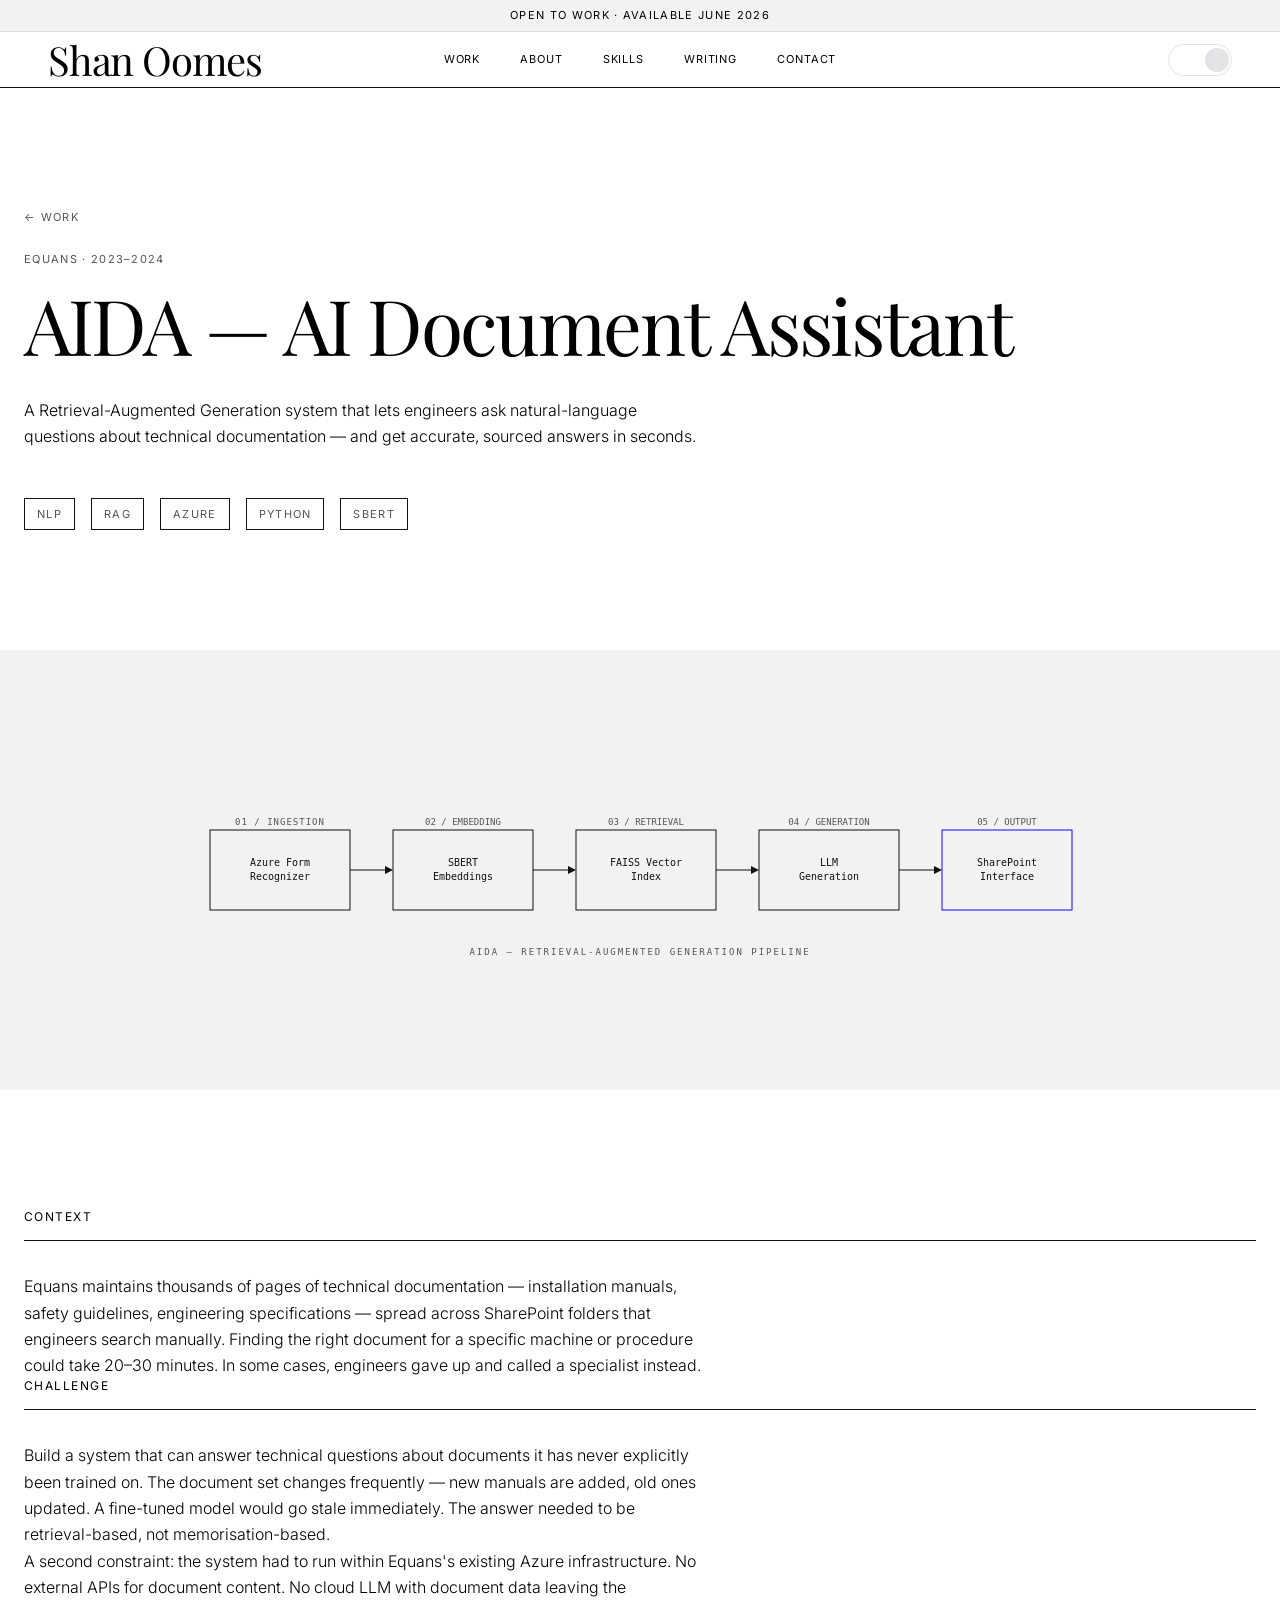
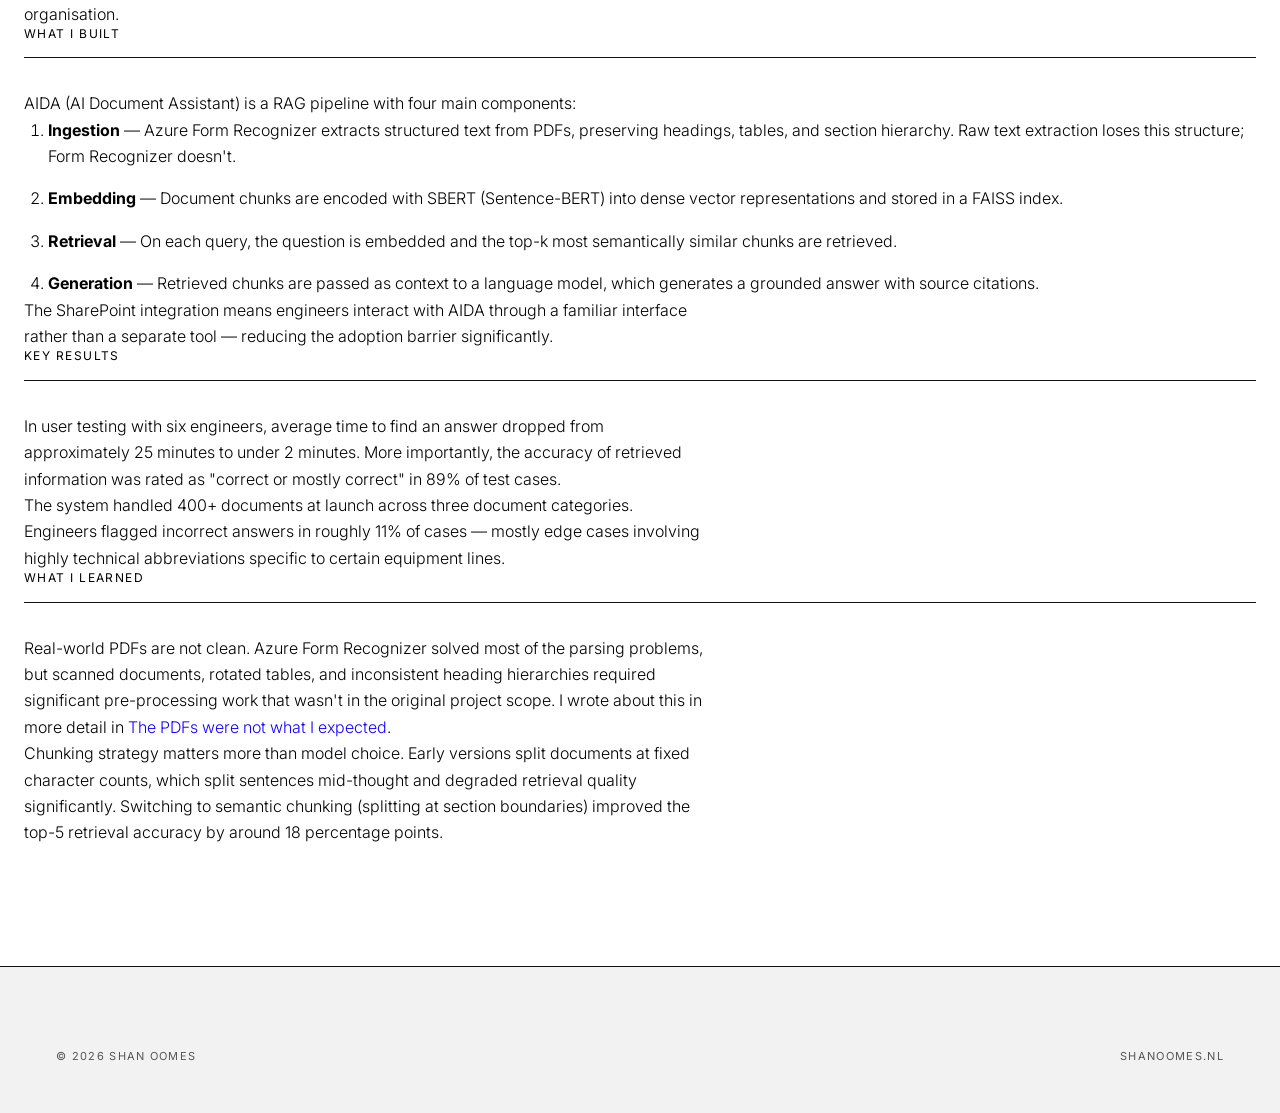
==== aida.html @ 13c9d859 "The good changes" ====
<!DOCTYPE html>
<html lang="en">
<head>
  <meta charset="UTF-8" />
  <meta name="viewport" content="width=device-width, initial-scale=1.0" />
  <title>AIDA — AI Document Assistant · Shan Oomes</title>
  <meta name="description" content="AIDA: a Retrieval-Augmented Generation system for engineering documentation, built at Equans." />
  <script>
    (function () {
      try {
        var t = localStorage.getItem('theme');
        if (t === 'dark' || (!t && window.matchMedia('(prefers-color-scheme: dark)').matches)) {
          document.documentElement.setAttribute('data-theme', 'dark');
        }
      } catch (_) {}
    })();
  </script>
  <link rel="preconnect" href="https://fonts.googleapis.com" />
  <link rel="preconnect" href="https://fonts.gstatic.com" crossorigin />
  <link href="https://fonts.googleapis.com/css2?family=Playfair+Display:wght@300;400&family=Inter:wght@300;400;500&family=IBM+Plex+Mono:wght@400&display=swap" rel="stylesheet" />
  <link rel="stylesheet" href="design-tokens.css" />
  <link rel="stylesheet" href="main.css" />
</head>
<body>

  <div class="announcement-bar">
    <span>Open to work&nbsp;·&nbsp;Available June 2026</span>
  </div>

  <header class="navbar">
    <div class="navbar__inner container">
      <a href="index.html" class="navbar__logo">Shan Oomes</a>
      <nav class="navbar__links" aria-label="Primary navigation">
        <a href="index.html#work"    class="navbar__link">Work</a>
        <a href="index.html#about"   class="navbar__link">About</a>
        <a href="index.html#skills"  class="navbar__link">Skills</a>
        <a href="index.html#writing" class="navbar__link">Writing</a>
        <a href="index.html#contact" class="navbar__link">Contact</a>
      </nav>
      <button class="theme-toggle" aria-pressed="false" aria-label="Switch to dark mode" type="button">
        <span class="theme-toggle__track">
          <span class="theme-toggle__circle theme-toggle__circle--a"></span>
          <span class="theme-toggle__circle theme-toggle__circle--b"></span>
        </span>
      </button>
      <button class="navbar__hamburger" aria-label="Open navigation menu" aria-expanded="false" type="button">
        <span class="navbar__hamburger-bar"></span>
        <span class="navbar__hamburger-bar"></span>
        <span class="navbar__hamburger-bar"></span>
      </button>
    </div>
  </header>

  <div class="navbar__mobile-menu" aria-hidden="true">
    <nav>
      <a href="index.html#work"    class="navbar__mobile-link">Work</a>
      <a href="index.html#about"   class="navbar__mobile-link">About</a>
      <a href="index.html#skills"  class="navbar__mobile-link">Skills</a>
      <a href="index.html#writing" class="navbar__mobile-link">Writing</a>
      <a href="index.html#contact" class="navbar__mobile-link">Contact</a>
    </nav>
  </div>

  <!-- PROJECT HEADER -->
  <section class="project-header section">
    <div class="container">
      <p class="caption" style="margin-bottom: var(--space-3);">
        <a href="index.html#work" style="color: var(--color-text-muted);">← Work</a>
      </p>
      <p class="caption" style="color: var(--color-text-muted); margin-bottom: var(--space-2);">Equans · 2023–2024</p>
      <h1 style="margin-bottom: var(--space-4);">AIDA — AI Document Assistant</h1>
      <p style="max-width: var(--max-width-text); margin-bottom: var(--space-6);">
        A Retrieval-Augmented Generation system that lets engineers ask natural-language questions about
        technical documentation — and get accurate, sourced answers in seconds.
      </p>
      <div style="display: flex; gap: var(--space-2); flex-wrap: wrap;">
        <span class="caption" style="border: var(--border); padding: 6px 12px;">NLP</span>
        <span class="caption" style="border: var(--border); padding: 6px 12px;">RAG</span>
        <span class="caption" style="border: var(--border); padding: 6px 12px;">Azure</span>
        <span class="caption" style="border: var(--border); padding: 6px 12px;">Python</span>
        <span class="caption" style="border: var(--border); padding: 6px 12px;">SBERT</span>
      </div>
    </div>
  </section>

  <hr class="divider" />

  <!-- DIAGRAM -->
  <section class="section section--secondary">
    <div class="container">
      <img src="assets/aida-diagram.svg" alt="AIDA system architecture diagram" style="width: 100%; max-width: 900px; margin-inline: auto; display: block;" loading="lazy" />
    </div>
  </section>

  <hr class="divider" />

  <!-- CONTENT -->
  <section class="section">
    <div class="container">
      <div class="project-module">

        <div class="project-module__block fade-up">
          <h2>Context</h2>
          <p>
            Equans maintains thousands of pages of technical documentation — installation manuals,
            safety guidelines, engineering specifications — spread across SharePoint folders that
            engineers search manually. Finding the right document for a specific machine or procedure
            could take 20–30 minutes. In some cases, engineers gave up and called a specialist instead.
          </p>
        </div>

        <div class="project-module__block fade-up">
          <h2>Challenge</h2>
          <p>
            Build a system that can answer technical questions about documents it has never explicitly
            been trained on. The document set changes frequently — new manuals are added, old ones
            updated. A fine-tuned model would go stale immediately. The answer needed to be
            retrieval-based, not memorisation-based.
          </p>
          <p>
            A second constraint: the system had to run within Equans's existing Azure infrastructure.
            No external APIs for document content. No cloud LLM with document data leaving the
            organisation.
          </p>
        </div>

        <div class="project-module__block fade-up">
          <h2>What I built</h2>
          <p>
            AIDA (AI Document Assistant) is a RAG pipeline with four main components:
          </p>
          <ol style="padding-left: var(--space-3); line-height: var(--leading-body);">
            <li style="margin-bottom: var(--space-2);"><strong>Ingestion</strong> — Azure Form Recognizer extracts structured text from PDFs, preserving headings, tables, and section hierarchy. Raw text extraction loses this structure; Form Recognizer doesn't.</li>
            <li style="margin-bottom: var(--space-2);"><strong>Embedding</strong> — Document chunks are encoded with SBERT (Sentence-BERT) into dense vector representations and stored in a FAISS index.</li>
            <li style="margin-bottom: var(--space-2);"><strong>Retrieval</strong> — On each query, the question is embedded and the top-k most semantically similar chunks are retrieved.</li>
            <li><strong>Generation</strong> — Retrieved chunks are passed as context to a language model, which generates a grounded answer with source citations.</li>
          </ol>
          <p>
            The SharePoint integration means engineers interact with AIDA through a familiar interface
            rather than a separate tool — reducing the adoption barrier significantly.
          </p>
        </div>

        <div class="project-module__block fade-up">
          <h2>Key results</h2>
          <p>
            In user testing with six engineers, average time to find an answer dropped from approximately
            25 minutes to under 2 minutes. More importantly, the accuracy of retrieved information was
            rated as "correct or mostly correct" in 89% of test cases.
          </p>
          <p>
            The system handled 400+ documents at launch across three document categories. Engineers
            flagged incorrect answers in roughly 11% of cases — mostly edge cases involving highly
            technical abbreviations specific to certain equipment lines.
          </p>
        </div>

        <div class="project-module__block fade-up">
          <h2>What I learned</h2>
          <p>
            Real-world PDFs are not clean. Azure Form Recognizer solved most of the parsing
            problems, but scanned documents, rotated tables, and inconsistent heading hierarchies
            required significant pre-processing work that wasn't in the original project scope.
            I wrote about this in more detail in <a href="post-pdf.html">The PDFs were not what I expected</a>.
          </p>
          <p>
            Chunking strategy matters more than model choice. Early versions split documents at fixed
            character counts, which split sentences mid-thought and degraded retrieval quality
            significantly. Switching to semantic chunking (splitting at section boundaries) improved
            the top-5 retrieval accuracy by around 18 percentage points.
          </p>
        </div>

      </div>
    </div>
  </section>

  <hr class="divider" />

  <footer class="footer">
    <div class="container footer__inner">
      <span class="footer__copy caption">© 2026 Shan Oomes</span>
      <span class="footer__domain caption">shanoomes.nl</span>
    </div>
  </footer>

  <script src="main.js"></script>
</body>
</html>
---- design-tokens.css ----
/* ============================================================
   DESIGN TOKENS — Shan Oomes Portfolio
   Inspired by: Off-White™ (off---white.com)
   Aesthetic: Luxury editorial minimalism

   HOW TO USE:
   Import this file first in your main stylesheet.
   Reference tokens via var(--token-name).
   Do not hard-code any colour, size, or spacing value
   that has a token defined here.
   ============================================================ */

:root {

  /* ----------------------------------------------------------
     COLOURS
  ---------------------------------------------------------- */

  /* Core palette */
  --color-white:        #FFFFFF;
  --color-off-white:    #F2F2F2;  /* secondary section backgrounds */
  --color-black:        #000000;
  --color-near-black:   #111111;  /* borders, dividers */
  --color-muted:        #555555;  /* captions, metadata, dates */

  /* Accent — used ONLY for interactive elements */
  --color-accent:       #1400FF;  /* links, active nav, hover labels */
  --color-accent-red:   #FF2000;  /* "open to work" badge, use sparingly */

  /* Semantic aliases */
  --color-bg:           var(--color-white);
  --color-bg-secondary: var(--color-off-white);
  --color-text:         var(--color-black);
  --color-text-muted:   var(--color-muted);
  --color-border:       var(--color-near-black);
  --color-link:         var(--color-accent);
  --color-link-hover:   var(--color-black);


  /* ----------------------------------------------------------
     TYPOGRAPHY
  ---------------------------------------------------------- */

  /* Font families */
  --font-serif:   'Playfair Display', 'Times New Roman', Georgia, serif;
  --font-sans:    'Inter', 'Helvetica Neue', Arial, sans-serif;
  --font-mono:    'IBM Plex Mono', 'Courier New', monospace;

  /* Font sizes — fluid where possible */
  --text-logo:    clamp(24px, 3.5vw, 40px);
  --text-h1:      clamp(40px, 6vw, 80px);
  --text-h2:      12px;   /* section labels — always small, always uppercase */
  --text-h3:      clamp(18px, 2vw, 24px);
  --text-body:    16px;
  --text-sm:      14px;
  --text-xs:      11px;   /* captions, buttons, nav links */

  /* Font weights */
  --weight-light:   300;
  --weight-regular: 400;
  --weight-medium:  500;

  /* Letter spacing */
  --tracking-tight:  -0.03em;
  --tracking-normal:  0;
  --tracking-label:   0.12em;  /* for uppercase labels, H2, captions */
  --tracking-nav:     0.08em;  /* nav links */
  --tracking-button:  0.10em;  /* CTA buttons */

  /* Line heights */
  --leading-tight:  1.05;
  --leading-snug:   1.2;
  --leading-normal: 1.5;
  --leading-body:   1.65;


  /* ----------------------------------------------------------
     SPACING  (8px grid)
  ---------------------------------------------------------- */

  --space-1:   8px;
  --space-2:  16px;
  --space-3:  24px;
  --space-4:  32px;
  --space-5:  40px;
  --space-6:  48px;
  --space-8:  64px;
  --space-10: 80px;
  --space-12: 96px;
  --space-15: 120px;
  --space-20: 160px;

  /* Semantic spacing aliases */
  --gap-xs:   var(--space-1);
  --gap-sm:   var(--space-2);
  --gap-md:   var(--space-3);
  --gap-lg:   var(--space-6);
  --gap-xl:   var(--space-10);
  --gap-xxl:  var(--space-15);

  --section-padding-y: var(--space-15);
  --content-padding-x: var(--space-3);


  /* ----------------------------------------------------------
     LAYOUT
  ---------------------------------------------------------- */

  /* Content column width chosen to match provided screenshots */
  --max-width-content: 1300px;
  --max-width-wide:    1440px;
  --max-width-text:     680px;

  --grid-columns:  12;
  --grid-gutter:   24px;

  /* Navbar */
  --navbar-height:      56px;
  --navbar-bg:          var(--color-white);
  --navbar-border:      1px solid var(--color-near-black);

  /* Announcement bar */
  --bar-height:         32px;
  --bar-bg:             var(--color-off-white);


  /* ----------------------------------------------------------
     BORDERS & SHAPES
  ---------------------------------------------------------- */

  --border-width:    1px;
  --border-color:    var(--color-near-black);
  --border:          var(--border-width) solid var(--border-color);
  --border-muted:    var(--border-width) solid #E0E0E0;

  /* No border-radius — ever. Square corners only. */
  --radius:          0px;


  /* ----------------------------------------------------------
     SHADOWS
  ---------------------------------------------------------- */

  --shadow-none:  none;


  /* ----------------------------------------------------------
     ANIMATION
  ---------------------------------------------------------- */

  --ease-default:  ease;
  --ease-out:      ease-out;
  --ease-in-out:   ease-in-out;

  --duration-fast:    100ms;
  --duration-base:    150ms;
  --duration-medium:  200ms;
  --duration-slow:    400ms;

  /* Transitions */
  --transition-color:     color var(--duration-base) var(--ease-default);
  --transition-bg:        background-color var(--duration-base) var(--ease-default);
  --transition-button:    color var(--duration-base) var(--ease-default),
                          background-color var(--duration-base) var(--ease-default),
                          border-color var(--duration-base) var(--ease-default);
  --transition-scale:     transform var(--duration-medium) var(--ease-out);
  --transition-fade-up:   opacity var(--duration-slow) var(--ease-out),
                          transform var(--duration-slow) var(--ease-out);


  /* ----------------------------------------------------------
     Z-INDEX SCALE
  ---------------------------------------------------------- */

  --z-base:     0;
  --z-above:    10;
  --z-overlay:  100;
  --z-nav:      200;
  --z-modal:    300;


  /* ----------------------------------------------------------
     IMAGE ASPECT RATIOS
  ---------------------------------------------------------- */

  --ratio-portrait:   3 / 4;
  --ratio-landscape:  16 / 9;
  --ratio-square:     1 / 1;

}


/* ============================================================
   DARK MODE OVERRIDES
   Applied via data-theme="dark" on <html>.
   Override only the semantic tokens — primitives stay put.
============================================================ */

[data-theme="dark"] {
  /* Palette overrides */
  --color-near-black:    #3A3A3A;   /* drives --border, --navbar-border automatically */

  /* Semantic overrides */
  --color-bg:            #0F0F0F;
  --color-bg-secondary:  #161616;
  --color-text:          #EEEEEE;
  --color-text-muted:    #888888;
  --color-link-hover:    #EEEEEE;

  /* Border shorthands that hardcode a color */
  --border-muted:        1px solid #1E1E1E;

  /* Component-level */
  --navbar-bg:           #0F0F0F;
  --bar-bg:              #161616;
}


/* ============================================================
   REDUCED MOTION OVERRIDE
   Always respect user preferences.
============================================================ */

@media (prefers-reduced-motion: reduce) {
  :root {
    --duration-fast:   0ms;
    --duration-base:   0ms;
    --duration-medium: 0ms;
    --duration-slow:   0ms;
  }
}


/* ============================================================
   GOOGLE FONTS IMPORT
   Add this to your <head> instead if you prefer link tags.
============================================================ */

/* @import url('https://fonts.googleapis.com/css2?family=Playfair+Display:wght@300;400&family=Inter:wght@300;400;500&family=IBM+Plex+Mono:wght@400&display=swap'); */


/* ============================================================
   BASE RESET & GLOBAL DEFAULTS
============================================================ */

*,
*::before,
*::after {
  box-sizing: border-box;
  margin: 0;
  padding: 0;
}

html {
  font-size: 16px;
  scroll-behavior: smooth;
  -webkit-text-size-adjust: 100%;
}

body {
  background-color: var(--color-bg);
  color: var(--color-text);
  font-family: var(--font-sans);
  font-size: var(--text-body);
  font-weight: var(--weight-light);
  line-height: var(--leading-body);
  -webkit-font-smoothing: antialiased;
  -moz-osx-font-smoothing: grayscale;
}

img,
video {
  display: block;
  max-width: 100%;
}

a {
  color: var(--color-link);
  text-decoration: none;
  transition: var(--transition-color);
}

a:hover {
  color: var(--color-link-hover);
}


/* ============================================================
   TYPOGRAPHY DEFAULTS
============================================================ */

h1 {
  font-family: var(--font-serif);
  font-size: var(--text-h1);
  font-weight: var(--weight-regular);
  letter-spacing: var(--tracking-tight);
  line-height: var(--leading-tight);
}

h2 {
  /* H2 is always a section label — small, uppercase, tracked */
  font-family: var(--font-sans);
  font-size: var(--text-h2);
  font-weight: var(--weight-regular);
  text-transform: uppercase;
  letter-spacing: var(--tracking-label);
  line-height: var(--leading-snug);
  border-bottom: var(--border);
  padding-bottom: var(--space-2);
  margin-bottom: var(--space-4);
}

h3 {
  font-family: var(--font-sans);
  font-size: var(--text-h3);
  font-weight: var(--weight-regular);
  letter-spacing: -0.01em;
  line-height: var(--leading-snug);
}

p {
  font-size: var(--text-body);
  font-weight: var(--weight-light);
  line-height: var(--leading-body);
  max-width: var(--max-width-text);
}

small,
.caption {
  font-size: var(--text-xs);
  font-weight: var(--weight-regular);
  text-transform: uppercase;
  letter-spacing: var(--tracking-label);
  color: var(--color-text-muted);
}

code,
pre {
  font-family: var(--font-mono);
  font-size: var(--text-sm);
}


/* ============================================================
   BUTTON DEFAULTS
============================================================ */

.btn {
  display: inline-block;
  padding: 12px var(--space-3);
  font-family: var(--font-sans);
  font-size: var(--text-xs);
  font-weight: var(--weight-regular);
  text-transform: uppercase;
  letter-spacing: var(--tracking-button);
  line-height: 1;
  cursor: pointer;
  border-radius: var(--radius);
  transition: var(--transition-button);
}

/* Primary: black fill */
.btn-primary {
  background-color: var(--color-black);
  color: var(--color-white);
  border: var(--border-width) solid var(--color-black);
}

.btn-primary:hover {
  background-color: var(--color-white);
  color: var(--color-black);
  border-color: var(--color-black);
}

/* Secondary: white fill with black border */
.btn-secondary {
  background-color: var(--color-white);
  color: var(--color-black);
  border: var(--border-width) solid var(--color-black);
}

.btn-secondary:hover {
  background-color: var(--color-black);
  color: var(--color-white);
  border-color: var(--color-black);
}

/* Image overlay button */
.btn-overlay {
  background-color: var(--color-white);
  color: var(--color-black);
  border: none;
  padding: 10px var(--space-2);
  font-family: var(--font-sans);
  font-size: var(--text-xs);
  font-weight: var(--weight-regular);
  text-transform: uppercase;
  letter-spacing: var(--tracking-button);
  line-height: 1;
  cursor: pointer;
  border-radius: var(--radius);
}


/* ============================================================
   LAYOUT UTILITIES
============================================================ */

.container {
  width: 100%;
  max-width: var(--max-width-content);
  margin-inline: auto;
  padding-inline: var(--space-3);
}

.container--wide {
  max-width: var(--max-width-wide);
}

.section {
  padding-block: var(--section-padding-y);
}

.section--secondary {
  background-color: var(--color-bg-secondary);
}

.divider {
  display: none;
}
---- main.css ----
/* ============================================================
   MAIN.CSS — Page styles for Shan Oomes Portfolio
   Always imported AFTER design-tokens.css
   All values use tokens from design-tokens.css — no hard-coding
============================================================ */


/* ----------------------------------------------------------
   ANNOUNCEMENT BAR
---------------------------------------------------------- */

.announcement-bar {
  height: var(--bar-height);
  background-color: var(--bar-bg);
  display: flex;
  align-items: center;
  justify-content: center;
  font-family: var(--font-sans);
  font-size: var(--text-xs);
  font-weight: var(--weight-regular);
  text-transform: uppercase;
  letter-spacing: var(--tracking-label);
  color: var(--color-text);
  border-bottom: var(--border-muted);
  overflow: hidden;
}



/* ----------------------------------------------------------
   NAVBAR
---------------------------------------------------------- */

.navbar {
  position: sticky;
  top: 0;
  z-index: var(--z-nav);
  height: var(--navbar-height);
  background-color: var(--navbar-bg);
  border-bottom: var(--navbar-border);
  display: flex;
  align-items: center;
  /* smaller left/right padding to match screenshots */
  padding-inline: var(--space-3);
  isolation: isolate;
}

.navbar__inner {
  display: flex;
  align-items: center;
  width: 100%;
  position: relative;
  padding-inline: var(--space-3);
  gap: var(--space-4);
}

.navbar__logo {
  font-family: var(--font-serif);
  font-size: var(--text-logo);
  font-weight: var(--weight-light);
  letter-spacing: var(--tracking-tight);
  color: var(--color-text);
  text-decoration: none;
  flex-shrink: 0;
  white-space: nowrap;
}

.navbar__logo:hover {
  color: var(--color-text);
}

.navbar__links {
  display: flex;
  gap: var(--space-5);
  list-style: none;
  margin: 0;
  padding: 0;
  position: absolute;
  left: 50%;
  transform: translateX(-50%);
}

.navbar__link {
  font-family: var(--font-sans);
  font-size: var(--text-xs);
  font-weight: var(--weight-regular);
  text-transform: uppercase;
  letter-spacing: var(--tracking-nav);
  color: var(--color-text);
  text-decoration: none;
  transition: var(--transition-color);
}

.navbar__link:hover,
.navbar__link[aria-current="page"] {
  color: var(--color-accent);
}

.navbar__icons {
  display: flex;
  gap: var(--space-2);
  align-items: center;
  flex-shrink: 0;
}

.navbar__icon-link {
  display: flex;
  align-items: center;
  color: var(--color-text);
  transition: var(--transition-color);
}

.navbar__icon-link:hover {
  color: var(--color-accent);
}

.navbar__icon-link svg {
  width: 20px;
  height: 20px;
  stroke: currentColor;
  fill: none;
  stroke-width: 1.5;
  stroke-linecap: round;
  stroke-linejoin: round;
}

/* Hamburger — mobile only */
.navbar__hamburger {
  display: none;
  flex-direction: column;
  justify-content: center;
  gap: 5px;
  background: none;
  border: none;
  cursor: pointer;
  padding: var(--space-1);
  flex-shrink: 0;
}

.navbar__hamburger span {
  display: block;
  width: 22px;
  height: 1.5px;
  background-color: var(--color-text);
  transition: transform var(--duration-base) var(--ease-default),
              opacity var(--duration-base) var(--ease-default);
}

/* Hamburger open state */
.navbar__hamburger.is-open span:nth-child(1) {
  transform: translateY(6.5px) rotate(45deg);
}
.navbar__hamburger.is-open span:nth-child(2) {
  opacity: 0;
}
.navbar__hamburger.is-open span:nth-child(3) {
  transform: translateY(-6.5px) rotate(-45deg);
}

/* Mobile nav overlay */
.navbar__mobile-menu {
  display: none;
  position: fixed;
  top: calc(var(--bar-height) + var(--navbar-height));
  left: 0;
  right: 0;
  background-color: var(--color-white);
  border-bottom: var(--border);
  padding: var(--space-4);
  z-index: var(--z-overlay);
}

.navbar__mobile-menu.is-open {
  display: block;
}

.navbar__mobile-links {
  list-style: none;
  padding: 0;
  margin: 0;
  display: flex;
  flex-direction: column;
  gap: var(--space-3);
}

.navbar__mobile-link {
  font-family: var(--font-sans);
  font-size: var(--text-h2);
  font-weight: var(--weight-regular);
  text-transform: uppercase;
  letter-spacing: var(--tracking-label);
  color: var(--color-text);
  text-decoration: none;
  transition: var(--transition-color);
}

.navbar__mobile-link:hover {
  color: var(--color-accent);
}


/* ----------------------------------------------------------
   HERO
---------------------------------------------------------- */

.hero {
  min-height: calc(100vh - var(--bar-height) - var(--navbar-height));
  display: flex;
  align-items: flex-end;
  padding: var(--space-15) var(--space-4) var(--space-10);
  border-bottom: none;
  background-color: var(--color-bg);
  position: relative;
  overflow: hidden;
}

/* Aurora gradient — animated light effect masked to top-right corner */
.hero__aurora {
  position: absolute;
  inset: -10px;
  z-index: 0;
  pointer-events: none;
  background-image:
    repeating-linear-gradient(
      100deg,
      rgba(255, 255, 255, 0.6) 0%,
      rgba(255, 255, 255, 0.6) 7%,
      transparent 10%,
      transparent 12%,
      rgba(255, 255, 255, 0.6) 16%
    ),
    repeating-linear-gradient(
      100deg,
      #3b82f6 10%,
      #a5b4fc 15%,
      #93c5fd 20%,
      #ddd6fe 25%,
      #60a5fa 30%
    );
  background-size: 300%, 200%;
  background-position: 50% 50%, 50% 50%;
  filter: blur(10px);
  opacity: 0.35;
  mask-image: radial-gradient(ellipse at 100% 0%, black 10%, transparent 70%);
  -webkit-mask-image: radial-gradient(ellipse at 100% 0%, black 10%, transparent 70%);
  animation: aurora 60s linear infinite;
  will-change: background-position;
}

.hero__aurora::after {
  content: '';
  position: absolute;
  inset: 0;
  background-image:
    repeating-linear-gradient(
      100deg,
      rgba(255, 255, 255, 0.6) 0%,
      rgba(255, 255, 255, 0.6) 7%,
      transparent 10%,
      transparent 12%,
      rgba(255, 255, 255, 0.6) 16%
    ),
    repeating-linear-gradient(
      100deg,
      #3b82f6 10%,
      #a5b4fc 15%,
      #93c5fd 20%,
      #ddd6fe 25%,
      #60a5fa 30%
    );
  background-size: 200%, 100%;
  background-position: 50% 50%, 50% 50%;
  mix-blend-mode: difference;
  animation: aurora 60s linear infinite;
}

@keyframes aurora {
  from { background-position: 50% 50%, 50% 50%; }
  to   { background-position: 350% 50%, 350% 50%; }
}

/* Scrolling grid — base layer (always visible, very subtle dark lines) */
.hero__grid-base {
  position: absolute;
  inset: 0;
  z-index: 0;
  pointer-events: none;
  background-image: url("data:image/svg+xml,%3Csvg xmlns='http://www.w3.org/2000/svg' width='40' height='40'%3E%3Cpath d='M 40 0 L 0 0 0 40' fill='none' stroke='%23111111' stroke-width='1' stroke-opacity='0.07'/%3E%3C/svg%3E");
  background-size: 40px 40px;
  animation: hero-grid-scroll 14s linear infinite;
}

/* Reveal layer — electric blue grid, masked to cursor spotlight */
.hero__grid-reveal {
  position: absolute;
  inset: 0;
  z-index: 0;
  pointer-events: none;
  background-image: url("data:image/svg+xml,%3Csvg xmlns='http://www.w3.org/2000/svg' width='40' height='40'%3E%3Cpath d='M 40 0 L 0 0 0 40' fill='none' stroke='%231400FF' stroke-width='1' stroke-opacity='0.5'/%3E%3C/svg%3E");
  background-size: 40px 40px;
  animation: hero-grid-scroll 14s linear infinite;
  -webkit-mask-image: radial-gradient(280px circle at var(--hero-mouse-x, -9999px) var(--hero-mouse-y, -9999px), black, transparent);
  mask-image:         radial-gradient(280px circle at var(--hero-mouse-x, -9999px) var(--hero-mouse-y, -9999px), black, transparent);
}

@keyframes hero-grid-scroll {
  from { background-position: 0 0; }
  to   { background-position: 40px 40px; }
}

/* Staggered entrance keyframes */
@keyframes hero-fade-up {
  from { opacity: 0; transform: translateY(20px); }
  to   { opacity: 1; transform: translateY(0); }
}

.hero__inner {
  width: 100%;
  max-width: var(--max-width-content);
  margin-inline: auto;
  position: relative;
  z-index: 1;
}

/* Constrain hero divider to content width */
.hero__inner {
  /* intentionally no border here; section dividers are handled under section titles */
}

.hero__label {
  font-family: var(--font-sans);
  font-size: var(--text-xs);
  font-weight: var(--weight-regular);
  text-transform: uppercase;
  letter-spacing: var(--tracking-label);
  color: var(--color-text-muted);
  margin-bottom: var(--space-3);
  animation: hero-fade-up 0.65s ease-out 0.15s both;
}

.hero__title {
  font-family: var(--font-serif);
  font-size: var(--text-h1);
  font-weight: var(--weight-regular);
  letter-spacing: var(--tracking-tight);
  line-height: var(--leading-tight);
  color: var(--color-text);
  margin: 0;
  max-width: 720px;
  animation: hero-fade-up 0.85s ease-out 0.35s both;
}

.hero__sub {
  margin-top: var(--space-5);
  font-family: var(--font-sans);
  font-size: var(--text-body);
  font-weight: var(--weight-light);
  color: var(--color-text-muted);
  line-height: var(--leading-normal);
  max-width: 520px;
  animation: hero-fade-up 0.70s ease-out 0.60s both;
}

.hero__cta {
  margin-top: var(--space-6);
  animation: hero-fade-up 0.65s ease-out 0.80s both;
}

/* Reduce motion — disable grid scroll + stagger */
@media (prefers-reduced-motion: reduce) {
  .hero__aurora,
  .hero__aurora::after { animation: none; }
  .hero__grid-base,
  .hero__grid-reveal { animation: none; }
  .hero__label,
  .hero__title,
  .hero__sub,
  .hero__cta { animation: none; opacity: 1; transform: none; }
}


/* ----------------------------------------------------------
   SECTION SHARED
---------------------------------------------------------- */

.section {
  padding-block: var(--section-padding-y);
  border-bottom: none;
}

.section__inner {
  max-width: var(--max-width-content);
  margin-inline: auto;
  padding-inline: var(--space-4);
}

.section__label {
  font-family: var(--font-sans);
  font-size: var(--text-xs);
  font-weight: var(--weight-regular);
  text-transform: uppercase;
  letter-spacing: var(--tracking-label);
  color: var(--color-text-muted);
  margin-bottom: var(--space-6);
}


/* ----------------------------------------------------------
   ABOUT SECTION
---------------------------------------------------------- */

.about {
  background-color: var(--color-off-white);
}

.about__grid {
  display: grid;
  grid-template-columns: 1fr 1.6fr;
  gap: var(--space-10);
  align-items: start;
}

.about__photo-wrap {
  position: sticky;
  top: calc(var(--bar-height) + var(--navbar-height) + var(--space-4));
  aspect-ratio: var(--ratio-square);
  overflow: hidden;
}

.about__photo {
  width: 100%;
  height: 100%;
  object-fit: cover;
  object-position: center top;
  display: block;
}

.about__content {
  display: flex;
  flex-direction: column;
  gap: var(--space-4);
}

.about__text {
  font-family: var(--font-sans);
  font-size: var(--text-body);
  font-weight: var(--weight-light);
  line-height: var(--leading-body);
  color: var(--color-text);
  max-width: var(--max-width-text);
}

.about__text + .about__text {
  margin-top: 0;
}


/* ----------------------------------------------------------
   WORK SECTION
---------------------------------------------------------- */

.work {
  background-color: var(--color-bg);
}

.work__grid {
  display: grid;
  /* narrower project cards: allow more columns and center them */
  grid-template-columns: repeat(auto-fit, minmax(280px, 1fr));
  gap: var(--space-6);
  margin-top: var(--space-8);
  justify-items: center;
}

/* Project card — block-level anchor */
.project-card {
  display: block;
  text-decoration: none;
  color: inherit;
  border: var(--border);
  overflow: hidden;
  transition: border-color var(--duration-base) var(--ease-default);
  max-width: 340px;
}

.project-card:hover {
  border-color: var(--color-black);
  color: inherit;
}

.project-card__img-wrap {
  aspect-ratio: 4 / 3;
  overflow: hidden;
  background-color: var(--color-off-white);
}

.project-card__img-placeholder {
  width: 100%;
  height: 100%;
  background-color: var(--color-off-white);
}

.project-card__img-logo {
  width: 100%;
  height: 100%;
  object-fit: contain;
  padding: var(--space-5);
  background-color: var(--color-white);
}

.project-page__partner-logo {
  display: block;
  height: 36px;
  width: auto;
  max-width: 200px;
  margin-bottom: var(--space-5);
  object-fit: contain;
  object-position: left center;
}

.project-page__diagram {
  margin-top: var(--space-6);
  margin-bottom: var(--space-4);
  border: var(--border);
  padding: var(--space-5);
  overflow-x: auto;
}

.project-page__diagram img,
.project-page__diagram svg {
  display: block;
  width: 100%;
  height: auto;
  min-width: 480px;
}

.project-card__body {
  padding: var(--space-3);
}

.project-card__tags {
  font-family: var(--font-sans);
  font-size: var(--text-xs);
  font-weight: var(--weight-regular);
  text-transform: uppercase;
  letter-spacing: var(--tracking-label);
  color: var(--color-text-muted);
  margin-bottom: var(--space-1);
  max-width: none;
}

.project-card__title {
  font-family: var(--font-serif);
  font-size: var(--text-h3);
  font-weight: var(--weight-regular);
  letter-spacing: var(--tracking-tight);
  line-height: var(--leading-snug);
  color: var(--color-text);
}

.project-card__desc {
  font-family: var(--font-sans);
  font-size: var(--text-sm);
  font-weight: var(--weight-light);
  line-height: var(--leading-body);
  color: var(--color-text-muted);
  margin-top: var(--space-1);
  max-width: none;
}

.project-card__link {
  display: inline-block;
  font-family: var(--font-sans);
  font-size: var(--text-xs);
  font-weight: var(--weight-regular);
  text-transform: uppercase;
  letter-spacing: var(--tracking-label);
  color: var(--color-text-muted);
  margin-top: var(--space-2);
  transition: var(--transition-color);
}

.project-card:hover .project-card__link {
  color: var(--color-accent);
}


/* ----------------------------------------------------------
   CONTACT SECTION (stub)
---------------------------------------------------------- */

.contact {
  background-color: var(--color-bg-secondary);
}

.contact__placeholder {
  font-family: var(--font-sans);
  font-size: var(--text-sm);
  color: var(--color-text-muted);
  font-style: italic;
}


/* ----------------------------------------------------------
   FOOTER
---------------------------------------------------------- */

.footer {
  background-color: var(--color-off-white);
  border-top: var(--border);
  padding: var(--space-6) var(--space-4);
}

.footer__inner {
  max-width: var(--max-width-content);
  margin-inline: auto;
  display: flex;
  justify-content: space-between;
  align-items: center;
  gap: var(--space-4);
}

/* footer uses simple padding; no full-width border here so only section titles show dividers */
.footer__inner {
  padding-top: var(--space-0, 0px);
}

.footer__inner {
  max-width: var(--max-width-content);
  margin-inline: auto;
  display: flex;
  justify-content: space-between;
  align-items: center;
  gap: var(--space-4);
  padding-top: var(--space-4);
}
}


/* ----------------------------------------------------------
   SCROLL FADE-IN ANIMATION
---------------------------------------------------------- */

.fade-up {
  opacity: 0;
  transform: translateY(20px);
  transition: var(--transition-fade-up);
}

.fade-up.is-visible {
  opacity: 1;
  transform: translateY(0);
}


/* ----------------------------------------------------------
   RESPONSIVE — MOBILE (< 768px)
---------------------------------------------------------- */

@media (max-width: 768px) {

  /* Nav */
  .navbar__links,
  .navbar__icons {
    display: none;
  }

  .navbar__hamburger {
    display: flex;
  }

  .navbar {
    padding-inline: var(--space-3);
  }

  /* Hero */
  .hero {
    padding: var(--space-10) var(--space-3) var(--space-8);
    align-items: flex-start;
    padding-top: var(--space-10);
  }

  /* About */
  .about__grid {
    grid-template-columns: 1fr;
    gap: var(--space-6);
  }

  .about__photo-wrap {
    position: static;
    aspect-ratio: var(--ratio-landscape);
    max-height: 320px;
  }

  /* Section inner padding */
  .section__inner {
    padding-inline: var(--space-3);
  }

  /* Footer */
  .footer__inner {
    flex-direction: column;
    align-items: flex-start;
    gap: var(--space-2);
  }

  /* CV modal — full width on mobile */
  .cv-modal__panel {
    width: 100vw;
    border-left: none;
    border-top: var(--border);
  }

  /* Work grid — single column on mobile */
  .work__grid {
    grid-template-columns: 1fr;
    gap: var(--space-4);
  }

  /* Project page */
  .project-page {
    padding-inline: var(--space-3);
  }
}

@media (max-width: 480px) {
  .contact__link {
    grid-template-columns: 22px 1fr;
    grid-template-rows: auto auto;
  }
  .contact__link-value {
    grid-column: 2;
  }

  .writing__entry-title {
    font-size: var(--text-h3);
  }

  .skills__tags {
    gap: var(--space-1);
  }

  .footer__inner {
    align-items: center;
    text-align: center;
  }
}


/* ----------------------------------------------------------
   CV TRIGGER BUTTON
---------------------------------------------------------- */

.about__cv-cta {
  margin-top: var(--space-5);
}


/* ----------------------------------------------------------
   CV MODAL
---------------------------------------------------------- */

.cv-modal {
  display: none;
  position: fixed;
  inset: 0;
  z-index: var(--z-modal);
}

.cv-modal.is-open {
  display: flex;
}

/* Backdrop */
.cv-modal__backdrop {
  position: absolute;
  inset: 0;
  background-color: rgba(0, 0, 0, 0);
  transition: background-color var(--duration-slow) var(--ease-out);
  cursor: pointer;
}

.cv-modal.is-open .cv-modal__backdrop {
  background-color: rgba(0, 0, 0, 0.45);
}

/* Panel — slides in from right */
.cv-modal__panel {
  position: absolute;
  top: 0;
  right: 0;
  height: 100vh;
  width: min(600px, 100vw);
  background-color: var(--color-white);
  border-left: var(--border);
  overflow-y: auto;
  padding: var(--space-6);
  display: flex;
  flex-direction: column;
  gap: var(--space-8);
  transform: translateX(100%);
  transition: transform var(--duration-slow) var(--ease-out);
}

.cv-modal.is-open .cv-modal__panel {
  transform: translateX(0);
}

/* Close button */
.cv-modal__close {
  align-self: flex-start;
  font-size: var(--text-xs);
}

/* Header */
.cv-modal__header {
  display: flex;
  flex-direction: column;
  gap: var(--space-1);
  border-bottom: var(--border);
  padding-bottom: var(--space-6);
}

.cv-modal__title-label {
  font-family: var(--font-sans);
  font-size: var(--text-xs);
  font-weight: var(--weight-regular);
  text-transform: uppercase;
  letter-spacing: var(--tracking-label);
  color: var(--color-text-muted);
  margin-bottom: var(--space-2);
}

.cv-modal__name {
  font-family: var(--font-serif);
  font-size: clamp(28px, 4vw, 40px);
  font-weight: var(--weight-regular);
  letter-spacing: var(--tracking-tight);
  line-height: 1.1;
  border: none;
  padding: 0;
  margin: 0;
  text-transform: none;
}

.cv-modal__role {
  font-family: var(--font-sans);
  font-size: var(--text-sm);
  font-weight: var(--weight-light);
  color: var(--color-text-muted);
  margin-top: var(--space-1);
}

.cv-modal__links {
  display: flex;
  gap: var(--space-4);
  margin-top: var(--space-3);
}

.cv-modal__link {
  font-family: var(--font-sans);
  font-size: var(--text-xs);
  font-weight: var(--weight-regular);
  text-transform: uppercase;
  letter-spacing: var(--tracking-label);
  color: var(--color-accent);
  text-decoration: none;
  transition: var(--transition-color);
}

.cv-modal__link:hover {
  color: var(--color-text);
}

/* Section */
.cv-modal__section {
  display: flex;
  flex-direction: column;
  gap: var(--space-4);
}

.cv-modal__section-label {
  font-family: var(--font-sans);
  font-size: var(--text-xs);
  font-weight: var(--weight-regular);
  text-transform: uppercase;
  letter-spacing: var(--tracking-label);
  color: var(--color-text);
  border-bottom: var(--border);
  padding-bottom: var(--space-2);
  margin: 0;
  line-height: var(--leading-snug);
}

/* Timeline */
.cv-timeline {
  list-style: none;
  padding: 0;
  margin: 0;
  padding-left: var(--space-5);
  position: relative;
}

.cv-timeline::before {
  content: '';
  position: absolute;
  left: 7px;
  top: 6px;
  bottom: 6px;
  width: 1px;
  background-color: var(--color-border);
}

.cv-timeline__item {
  position: relative;
  display: grid;
  grid-template-columns: 1fr;
  gap: 2px;
  padding-bottom: var(--space-6);
}

.cv-timeline__item:last-child {
  padding-bottom: 0;
}

/* Square dot */
.cv-timeline__item::before {
  content: '';
  position: absolute;
  left: calc(-1 * var(--space-5) + 4px);
  top: 5px;
  width: 7px;
  height: 7px;
  background-color: var(--color-black);
  border-radius: 0;
}

.cv-timeline__date {
  font-family: var(--font-sans);
  font-size: var(--text-xs);
  font-weight: var(--weight-regular);
  text-transform: uppercase;
  letter-spacing: var(--tracking-label);
  color: var(--color-text-muted);
  margin-bottom: 2px;
}

.cv-timeline__role {
  font-family: var(--font-sans);
  font-size: var(--text-sm);
  font-weight: var(--weight-regular);
  color: var(--color-text);
  line-height: var(--leading-snug);
}

.cv-timeline__company {
  font-family: var(--font-sans);
  font-size: var(--text-xs);
  font-weight: var(--weight-regular);
  text-transform: uppercase;
  letter-spacing: var(--tracking-label);
  color: var(--color-text-muted);
}

.cv-timeline__desc {
  font-family: var(--font-sans);
  font-size: var(--text-sm);
  font-weight: var(--weight-light);
  color: var(--color-text);
  line-height: var(--leading-body);
  margin-top: var(--space-1);
}

/* Skills */
.cv-skills {
  display: flex;
  flex-direction: column;
  gap: var(--space-5);
}

.cv-skills__label {
  font-family: var(--font-sans);
  font-size: var(--text-xs);
  font-weight: var(--weight-regular);
  text-transform: uppercase;
  letter-spacing: var(--tracking-label);
  color: var(--color-text-muted);
  margin-bottom: var(--space-2);
}

.cv-skills__tags {
  display: flex;
  flex-wrap: wrap;
  gap: var(--space-1);
}

.cv-skills__tag {
  font-family: var(--font-sans);
  font-size: var(--text-xs);
  font-weight: var(--weight-regular);
  text-transform: uppercase;
  letter-spacing: 0.06em;
  color: var(--color-text);
  border: var(--border-width) solid var(--color-border);
  padding: 4px var(--space-2);
  border-radius: 0;
  line-height: 1;
}

/* CV modal footer */
.cv-modal__footer {
  padding-top: var(--space-4);
  border-top: var(--border);
  margin-top: auto;
}


/* ─── Writing section ───────────────────────────────────── */

.writing__list {
  display: flex;
  flex-direction: column;
}

.writing__entry {
  display: block;
  text-decoration: none;
  padding: var(--space-6) 0;
  border-top: var(--border);
  color: var(--color-text);
  transition: var(--transition-color);
}

.writing__entry:last-child {
  border-bottom: var(--border);
}

.writing__entry-label {
  font-family: var(--font-sans);
  font-size: var(--text-xs);
  letter-spacing: var(--tracking-label);
  text-transform: uppercase;
  color: var(--color-text-muted);
  margin-bottom: var(--space-2);
}

.writing__entry-title {
  font-family: var(--font-serif);
  font-size: var(--text-h3);
  font-weight: var(--weight-light);
  margin-bottom: var(--space-2);
}

.writing__entry-desc {
  font-family: var(--font-sans);
  font-size: var(--text-sm);
  color: var(--color-text-muted);
  line-height: var(--leading-body);
  margin-bottom: var(--space-3);
}

.writing__entry-link {
  font-family: var(--font-sans);
  font-size: var(--text-xs);
  letter-spacing: var(--tracking-label);
  text-transform: uppercase;
  color: var(--color-text-muted);
  transition: var(--transition-color);
}

.writing__entry:hover .writing__entry-link {
  color: var(--color-accent);
}


/* ─── Contact section ────────────────────────────────────── */

.contact__links {
  display: flex;
  flex-direction: column;
}

.contact__link {
  display: grid;
  grid-template-columns: 22px 110px 1fr;
  align-items: center;
  gap: var(--space-4);
  padding: var(--space-5) 0;
  border-top: var(--border);
  text-decoration: none;
  color: var(--color-text);
  transition: var(--transition-color);
}

.contact__link:last-child {
  border-bottom: var(--border);
}

.contact__link:hover {
  color: var(--color-accent);
}

/* Ensure all child elements (icon, label, value) use the accent colour on hover */
.contact__link:hover svg,
.contact__link:hover .contact__link-label,
.contact__link:hover .contact__link-value {
  color: var(--color-accent);
  stroke: var(--color-accent);
}

.contact__link svg {
  width: 18px;
  height: 18px;
  stroke: currentColor;
  fill: none;
  stroke-width: 1.5;
  stroke-linecap: round;
  stroke-linejoin: round;
  flex-shrink: 0;
}

.contact__link svg,
.contact__link .contact__link-value,
.contact__link .contact__link-label {
  transition: var(--transition-color);
}

.contact__link-label {
  font-family: var(--font-sans);
  font-size: var(--text-xs);
  letter-spacing: var(--tracking-label);
  text-transform: uppercase;
}

.contact__link-value {
  font-family: var(--font-sans);
  font-size: var(--text-sm);
  color: var(--color-text-muted);
}


/* ─── Skills section ─────────────────────────────────────── */

.skills__groups {
  display: flex;
  flex-direction: column;
  gap: var(--space-8);
}

.skills__group {
  display: flex;
  flex-direction: column;
  gap: var(--space-3);
}

.skills__group-label {
  font-family: var(--font-sans);
  font-size: var(--text-xs);
  font-weight: var(--weight-medium);
  letter-spacing: var(--tracking-label);
  text-transform: uppercase;
  color: var(--color-text-muted);
}

.skills__tags {
  display: flex;
  flex-wrap: wrap;
  gap: var(--space-2);
}

.skills__tag {
  display: inline-block;
  font-family: var(--font-sans);
  font-size: var(--text-xs);
  font-weight: var(--weight-regular);
  text-transform: uppercase;
  letter-spacing: var(--tracking-label);
  color: var(--color-text);
  border: var(--border);
  padding: 6px 12px;
  line-height: 1;
}


/* ----------------------------------------------------------
   PROJECT PAGE
   Used by aida.html and project pages
---------------------------------------------------------- */

.project-page {
  max-width: 760px;
  margin-inline: auto;
  padding-inline: var(--space-4);
  padding-bottom: var(--space-15);
}

.back-link {
  display: inline-block;
  font-family: var(--font-sans);
  font-size: var(--text-xs);
  font-weight: var(--weight-regular);
  text-transform: uppercase;
  letter-spacing: var(--tracking-label);
  color: var(--color-text-muted);
  text-decoration: none;
  padding-top: var(--space-5);
  padding-bottom: var(--space-5);
  transition: var(--transition-color);
}

.back-link:hover {
  color: var(--color-text);
}

.project-page__hero {
  padding-bottom: var(--space-10);
  border-bottom: var(--border);
}

.project-page__label {
  font-family: var(--font-sans);
  font-size: var(--text-xs);
  font-weight: var(--weight-regular);
  text-transform: uppercase;
  letter-spacing: var(--tracking-label);
  color: var(--color-text-muted);
  margin-bottom: var(--space-3);
  max-width: none;
}

.project-page__title {
  font-family: var(--font-serif);
  font-size: clamp(32px, 5vw, 60px);
  font-weight: var(--weight-regular);
  letter-spacing: var(--tracking-tight);
  line-height: var(--leading-tight);
  color: var(--color-text);
  margin-bottom: var(--space-4);
}

.project-page__sub {
  font-family: var(--font-sans);
  font-size: var(--text-body);
  font-weight: var(--weight-light);
  color: var(--color-text-muted);
  line-height: var(--leading-normal);
  margin-bottom: var(--space-5);
  max-width: none;
}

.project-page__tags {
  display: flex;
  flex-wrap: wrap;
  gap: var(--space-1);
}

.project-page__tag {
  font-family: var(--font-sans);
  font-size: var(--text-xs);
  font-weight: var(--weight-regular);
  text-transform: uppercase;
  letter-spacing: var(--tracking-label);
  color: var(--color-text);
  border: var(--border-width) solid var(--color-border);
  padding: 4px var(--space-2);
  border-radius: 0;
  line-height: 1;
}

.project-page__section {
  margin-top: var(--space-12);
}

.project-page__section-label {
  font-family: var(--font-sans);
  font-size: var(--text-xs);
  font-weight: var(--weight-regular);
  text-transform: uppercase;
  letter-spacing: var(--tracking-label);
  color: var(--color-text);
  border-bottom: var(--border);
  padding-bottom: var(--space-2);
  margin-bottom: var(--space-6);
  max-width: none;
}

.project-page__text {
  font-family: var(--font-sans);
  font-size: var(--text-body);
  font-weight: var(--weight-light);
  line-height: var(--leading-body);
  color: var(--color-text);
  max-width: none;
}

.project-page__text + .project-page__text {
  margin-top: var(--space-4);
}

.project-page__module {
  margin-top: var(--space-6);
  padding-left: var(--space-4);
  border-left: 2px solid var(--color-black);
}

.project-page__module-label {
  font-family: var(--font-sans);
  font-size: var(--text-sm);
  font-weight: var(--weight-medium);
  color: var(--color-text);
  margin-bottom: var(--space-2);
  max-width: none;
}

.project-page__outcome-list {
  list-style: none;
  padding: 0;
  margin: 0;
  display: flex;
  flex-direction: column;
  gap: var(--space-3);
}

.project-page__outcome-item {
  display: grid;
  grid-template-columns: auto 1fr;
  gap: var(--space-2);
  align-items: baseline;
}

.project-page__outcome-item::before {
  content: '—';
  font-family: var(--font-sans);
  font-size: var(--text-sm);
  color: var(--color-text-muted);
  font-weight: var(--weight-light);
}

.project-page__outcome-text {
  font-family: var(--font-sans);
  font-size: var(--text-body);
  font-weight: var(--weight-light);
  line-height: var(--leading-body);
  color: var(--color-text);
  max-width: none;
}


/* ============================================================
   THEME TOGGLE
============================================================ */

/* Smooth transitions fire only after JS sets data-theme,
   preventing a flash on first paint */
[data-theme] body,
[data-theme] .navbar,
[data-theme] .navbar__mobile-menu,
[data-theme] .announcement-bar,
[data-theme] .hero,
[data-theme] section,
[data-theme] .about,
[data-theme] .footer,
[data-theme] .cv-modal__panel,
[data-theme] .project-card,
[data-theme] .project-card__img-wrap,
[data-theme] .project-card__img-logo,
[data-theme] .btn {
  transition:
    background-color 300ms ease,
    border-color 300ms ease,
    color 200ms ease;
}

.theme-toggle {
  background: none;
  border: none;
  padding: 0;
  cursor: pointer;
  display: flex;
  align-items: center;
  flex-shrink: 0;
  margin-left: auto;
}

/* Pill track */
.theme-toggle__track {
  width: 64px;
  height: 32px;
  padding: 4px;
  border-radius: 16px;
  border: 1px solid #e4e4e7;
  background-color: #ffffff;
  display: flex;
  justify-content: space-between;
  align-items: center;
  transition: background-color 300ms ease, border-color 300ms ease;
}

[data-theme="dark"] .theme-toggle__track {
  background-color: #09090b;
  border-color: #27272a;
}

/* Base circle */
.theme-toggle__circle {
  width: 24px;
  height: 24px;
  border-radius: 50%;
  display: flex;
  align-items: center;
  justify-content: center;
  flex-shrink: 0;
  transition: transform 300ms ease, background-color 300ms ease, color 300ms ease;
}

/* ── Light mode (default) ───────────────────────────────────
   Circle A = active Sun, slid to the RIGHT position
   Circle B = inactive Moon, slid to the LEFT position       */
.theme-toggle__circle--a {
  background-color: #e4e4e7;
  color: #374151;
  transform: translateX(32px);
}
.theme-toggle__circle--b {
  background-color: transparent;
  color: #111111;
  transform: translateX(-32px);
}

/* ── Dark mode ──────────────────────────────────────────────
   Circle A = active Moon, back at LEFT
   Circle B = inactive Sun, back at RIGHT                    */
[data-theme="dark"] .theme-toggle__circle--a {
  background-color: #27272a;
  color: #ffffff;
  transform: translateX(0);
}
[data-theme="dark"] .theme-toggle__circle--b {
  background-color: transparent;
  color: #6b7280;
  transform: translateX(0);
}

/* ── Icon visibility ────────────────────────────────────────
   All hidden by default; only the relevant icon per slot shown */
.theme-toggle__svg                                 { display: none; }
/* Light: A shows Sun, B shows Moon */
.theme-toggle__circle--a .theme-toggle__svg--sun   { display: flex; }
.theme-toggle__circle--b .theme-toggle__svg--moon  { display: flex; }
/* Dark: A shows Moon, B shows Sun */
[data-theme="dark"] .theme-toggle__circle--a .theme-toggle__svg--sun  { display: none;  }
[data-theme="dark"] .theme-toggle__circle--a .theme-toggle__svg--moon { display: flex;  }
[data-theme="dark"] .theme-toggle__circle--b .theme-toggle__svg--moon { display: none;  }
[data-theme="dark"] .theme-toggle__circle--b .theme-toggle__svg--sun  { display: flex;  }


/* ============================================================
   DARK MODE — element-level overrides for hardcoded colours
============================================================ */

/* Mobile nav menu */
[data-theme="dark"] .navbar__mobile-menu {
  background-color: var(--color-bg);
}

/* About section */
[data-theme="dark"] .about {
  background-color: var(--color-bg-secondary);
}

/* Project card — hover border visible in dark */
[data-theme="dark"] .project-card:hover {
  border-color: var(--color-text);
}

/* Project card image areas */
[data-theme="dark"] .project-card__img-wrap {
  background-color: #1A1A1A;
}
[data-theme="dark"] .project-card__img-logo {
  background-color: #1A1A1A;
}
[data-theme="dark"] .project-card__img-placeholder {
  background-color: #1A1A1A;
}

/* Buttons — invert fill logic in dark mode so they're visible */
[data-theme="dark"] .btn-primary {
  background-color: var(--color-text);
  color: var(--color-bg);
  border-color: var(--color-text);
}
[data-theme="dark"] .btn-primary:hover {
  background-color: transparent;
  color: var(--color-text);
  border-color: var(--color-text);
}
[data-theme="dark"] .btn-secondary {
  background-color: transparent;
  color: var(--color-text);
  border-color: var(--color-text);
}
[data-theme="dark"] .btn-secondary:hover {
  background-color: var(--color-text);
  color: var(--color-bg);
  border-color: var(--color-text);
}
[data-theme="dark"] .btn-overlay {
  background-color: var(--color-bg);
  color: var(--color-text);
}

/* Footer uses --color-off-white which doesn't inherit the dark token */
[data-theme="dark"] .footer {
  background-color: var(--color-bg-secondary);
}

/* CV modal panel uses --color-white directly */
[data-theme="dark"] .cv-modal__panel {
  background-color: #161616;
}

/* Timeline dot uses --color-black */
[data-theme="dark"] .cv-timeline__item::before {
  background-color: var(--color-text);
}

/* Project page left-border accent uses --color-black */
[data-theme="dark"] .project-page__module {
  border-left-color: var(--color-text);
}

/* Hero grid — lighten the base grid lines in dark mode */
[data-theme="dark"] .hero__grid-base {
  background-image: url("data:image/svg+xml,%3Csvg xmlns='http://www.w3.org/2000/svg' width='40' height='40'%3E%3Cpath d='M 40 0 L 0 0 0 40' fill='none' stroke='%23EEEEEE' stroke-width='1' stroke-opacity='0.06'/%3E%3C/svg%3E");
}

[data-theme="dark"] .hero__grid-reveal {
  background-image: url("data:image/svg+xml,%3Csvg xmlns='http://www.w3.org/2000/svg' width='40' height='40'%3E%3Cpath d='M 40 0 L 0 0 0 40' fill='none' stroke='%231400FF' stroke-width='1' stroke-opacity='0.7'/%3E%3C/svg%3E");
}


/* ============================================================
   DARK MODE — aurora variant
   No invert needed: blues show directly on dark background
============================================================ */

[data-theme="dark"] .hero__aurora {
  background-image:
    repeating-linear-gradient(
      100deg,
      #0F0F0F 0%,
      #0F0F0F 7%,
      transparent 10%,
      transparent 12%,
      #0F0F0F 16%
    ),
    repeating-linear-gradient(
      100deg,
      #3b82f6 10%,
      #a5b4fc 15%,
      #93c5fd 20%,
      #ddd6fe 25%,
      #60a5fa 30%
    );
  filter: blur(10px);
  opacity: 0.55;
}

[data-theme="dark"] .hero__aurora::after {
  background-image:
    repeating-linear-gradient(
      100deg,
      #0F0F0F 0%,
      #0F0F0F 7%,
      transparent 10%,
      transparent 12%,
      #0F0F0F 16%
    ),
    repeating-linear-gradient(
      100deg,
      #3b82f6 10%,
      #a5b4fc 15%,
      #93c5fd 20%,
      #ddd6fe 25%,
      #60a5fa 30%
    );
}
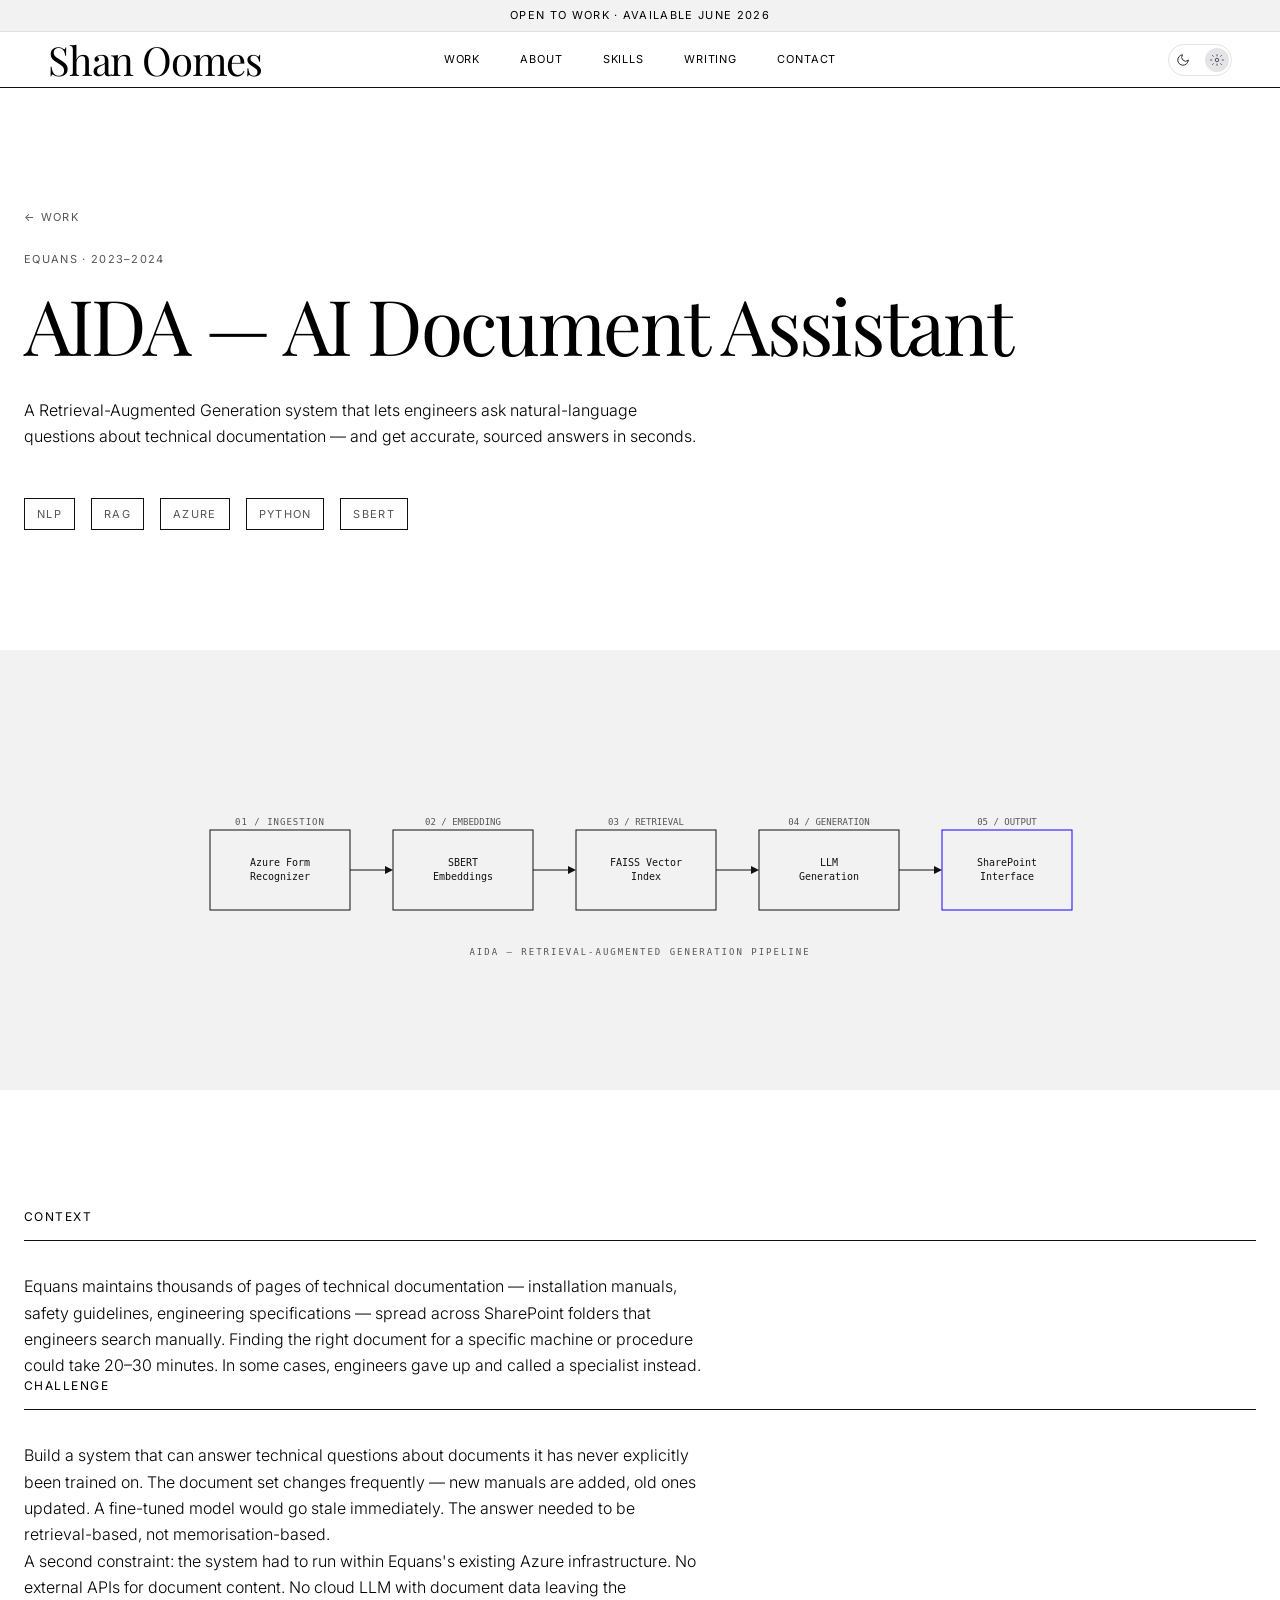
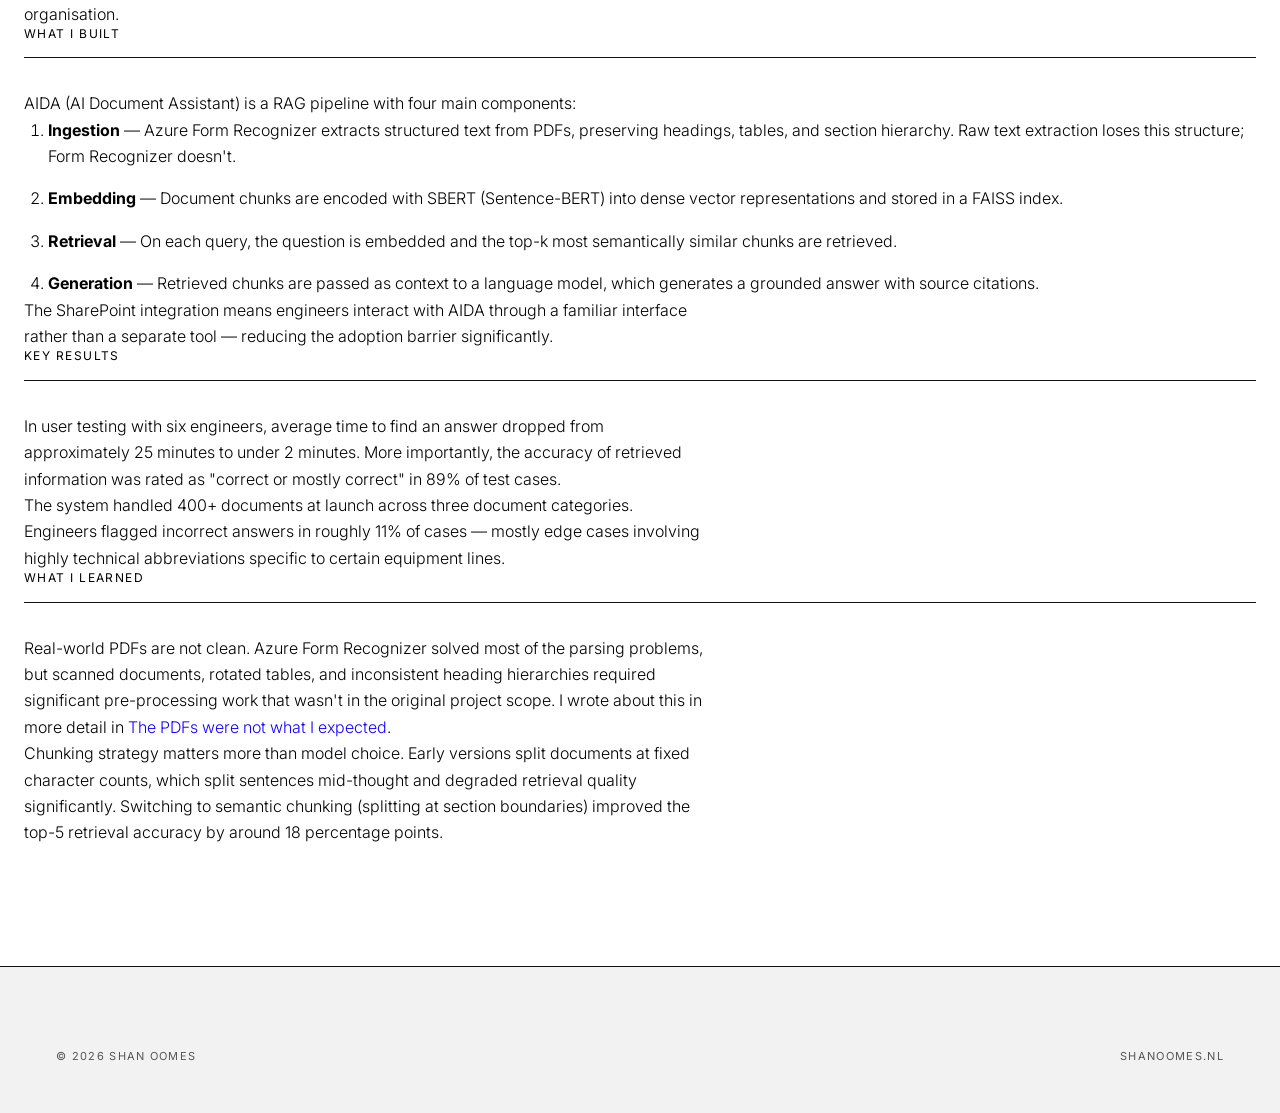
==== commit 65fc8441: "updated visual changes" ====
--- a/aida.html
+++ b/aida.html
@@ -28,7 +28,7 @@
   </div>
 
   <header class="navbar">
-    <div class="navbar__inner container">
+    <div class="navbar__inner">
       <a href="index.html" class="navbar__logo">Shan Oomes</a>
       <nav class="navbar__links" aria-label="Primary navigation">
         <a href="index.html#work"    class="navbar__link">Work</a>
@@ -37,13 +37,41 @@
         <a href="index.html#writing" class="navbar__link">Writing</a>
         <a href="index.html#contact" class="navbar__link">Contact</a>
       </nav>
-      <button class="theme-toggle" aria-pressed="false" aria-label="Switch to dark mode" type="button">
+      <button
+        class="theme-toggle"
+        aria-pressed="false"
+        aria-label="Switch to dark mode"
+        type="button"
+      >
         <span class="theme-toggle__track">
-          <span class="theme-toggle__circle theme-toggle__circle--a"></span>
-          <span class="theme-toggle__circle theme-toggle__circle--b"></span>
+          <span class="theme-toggle__circle theme-toggle__circle--a">
+            <svg class="theme-toggle__svg theme-toggle__svg--sun" width="14" height="14" viewBox="0 0 24 24" fill="none" aria-hidden="true" focusable="false">
+              <path d="M12 3v2m0 14v2M4.22 4.22l1.42 1.42M18.36 18.36l1.42 1.42M1 12h2m18 0h2M4.22 19.78l1.42-1.42M18.36 5.64l1.42-1.42" stroke="currentColor" stroke-width="1.5" stroke-linecap="round" stroke-linejoin="round"/>
+              <circle cx="12" cy="12" r="3" stroke="currentColor" stroke-width="1.5" fill="none"/>
+            </svg>
+            <svg class="theme-toggle__svg theme-toggle__svg--moon" width="14" height="14" viewBox="0 0 24 24" fill="none" aria-hidden="true" focusable="false">
+              <path d="M21 12.79A9 9 0 1111.21 3 7 7 0 0021 12.79z" stroke="currentColor" stroke-width="1.5" stroke-linecap="round" stroke-linejoin="round" fill="none"/>
+            </svg>
+          </span>
+          <span class="theme-toggle__circle theme-toggle__circle--b">
+            <svg class="theme-toggle__svg theme-toggle__svg--moon" width="14" height="14" viewBox="0 0 24 24" fill="none" aria-hidden="true" focusable="false">
+              <path d="M21 12.79A9 9 0 1111.21 3 7 7 0 0021 12.79z" stroke="currentColor" stroke-width="1.5" stroke-linecap="round" stroke-linejoin="round" fill="none"/>
+            </svg>
+            <svg class="theme-toggle__svg theme-toggle__svg--sun" width="14" height="14" viewBox="0 0 24 24" fill="none" aria-hidden="true" focusable="false">
+              <path d="M12 3v2m0 14v2M4.22 4.22l1.42 1.42M18.36 18.36l1.42 1.42M1 12h2m18 0h2M4.22 19.78l1.42-1.42M18.36 5.64l1.42-1.42" stroke="currentColor" stroke-width="1.5" stroke-linecap="round" stroke-linejoin="round"/>
+              <circle cx="12" cy="12" r="3" stroke="currentColor" stroke-width="1.5" fill="none"/>
+            </svg>
+          </span>
         </span>
       </button>
-      <button class="navbar__hamburger" aria-label="Open navigation menu" aria-expanded="false" type="button">
+
+      <button
+        class="navbar__hamburger"
+        aria-label="Open navigation menu"
+        aria-expanded="false"
+        aria-controls="mobile-menu"
+        type="button"
+      >
         <span class="navbar__hamburger-bar"></span>
         <span class="navbar__hamburger-bar"></span>
         <span class="navbar__hamburger-bar"></span>
@@ -51,7 +79,7 @@
     </div>
   </header>
 
-  <div class="navbar__mobile-menu" aria-hidden="true">
+  <div class="navbar__mobile-menu" id="mobile-menu" aria-hidden="true">
     <nav>
       <a href="index.html#work"    class="navbar__mobile-link">Work</a>
       <a href="index.html#about"   class="navbar__mobile-link">About</a>
--- a/main.css
+++ b/main.css
@@ -376,6 +376,10 @@
   .hero__title,
   .hero__sub,
   .hero__cta { animation: none; opacity: 1; transform: none; }
+  .cv-modal,
+  .cv-modal__backdrop,
+  .cv-modal__panel,
+  .cv-modal__close { transition: none; }
 }
 
 
@@ -761,14 +765,22 @@
 ---------------------------------------------------------- */
 
 .cv-modal {
-  display: none;
+  display: flex;
   position: fixed;
   inset: 0;
   z-index: var(--z-modal);
+  opacity: 0;
+  visibility: hidden;
+  pointer-events: none;
+  transition: opacity 320ms var(--ease-out),
+              visibility 0s linear 320ms;
 }
 
 .cv-modal.is-open {
-  display: flex;
+  opacity: 1;
+  visibility: visible;
+  pointer-events: auto;
+  transition-delay: 0s;
 }
 
 /* Backdrop */
@@ -776,11 +788,14 @@
   position: absolute;
   inset: 0;
   background-color: rgba(0, 0, 0, 0);
-  transition: background-color var(--duration-slow) var(--ease-out);
+  opacity: 0;
+  transition: opacity 320ms var(--ease-out),
+              background-color 320ms var(--ease-out);
   cursor: pointer;
 }
 
 .cv-modal.is-open .cv-modal__backdrop {
+  opacity: 1;
   background-color: rgba(0, 0, 0, 0.45);
 }
 
@@ -798,18 +813,42 @@
   display: flex;
   flex-direction: column;
   gap: var(--space-8);
-  transform: translateX(100%);
-  transition: transform var(--duration-slow) var(--ease-out);
+  transform: translateX(36px) scale(0.985);
+  opacity: 0;
+  transition: transform 460ms cubic-bezier(0.22, 1, 0.36, 1),
+              opacity 320ms var(--ease-out);
 }
 
 .cv-modal.is-open .cv-modal__panel {
   transform: translateX(0);
+  opacity: 1;
 }
 
 /* Close button */
 .cv-modal__close {
-  align-self: flex-start;
-  font-size: var(--text-xs);
+  align-self: flex-end;
+  width: 58px;
+  height: 58px;
+  display: grid;
+  place-items: center;
+  border: var(--border);
+  border-radius: 0;
+  background-color: var(--color-white);
+  color: var(--color-text);
+  font-size: 20px;
+  line-height: 1;
+  cursor: pointer;
+  transition: var(--transition-button);
+}
+
+.cv-modal__close:hover {
+  background-color: var(--color-text);
+  color: var(--color-white);
+}
+
+.cv-modal__close:focus-visible {
+  outline: 2px solid var(--color-accent);
+  outline-offset: 2px;
 }
 
 /* Header */
@@ -877,6 +916,14 @@
   display: flex;
   flex-direction: column;
   gap: var(--space-4);
+}
+
+.cv-experience__meta {
+  display: flex;
+  flex-wrap: wrap;
+  align-items: center;
+  gap: var(--space-1);
+  margin-top: var(--space-3);
 }
 
 .cv-modal__section-label {
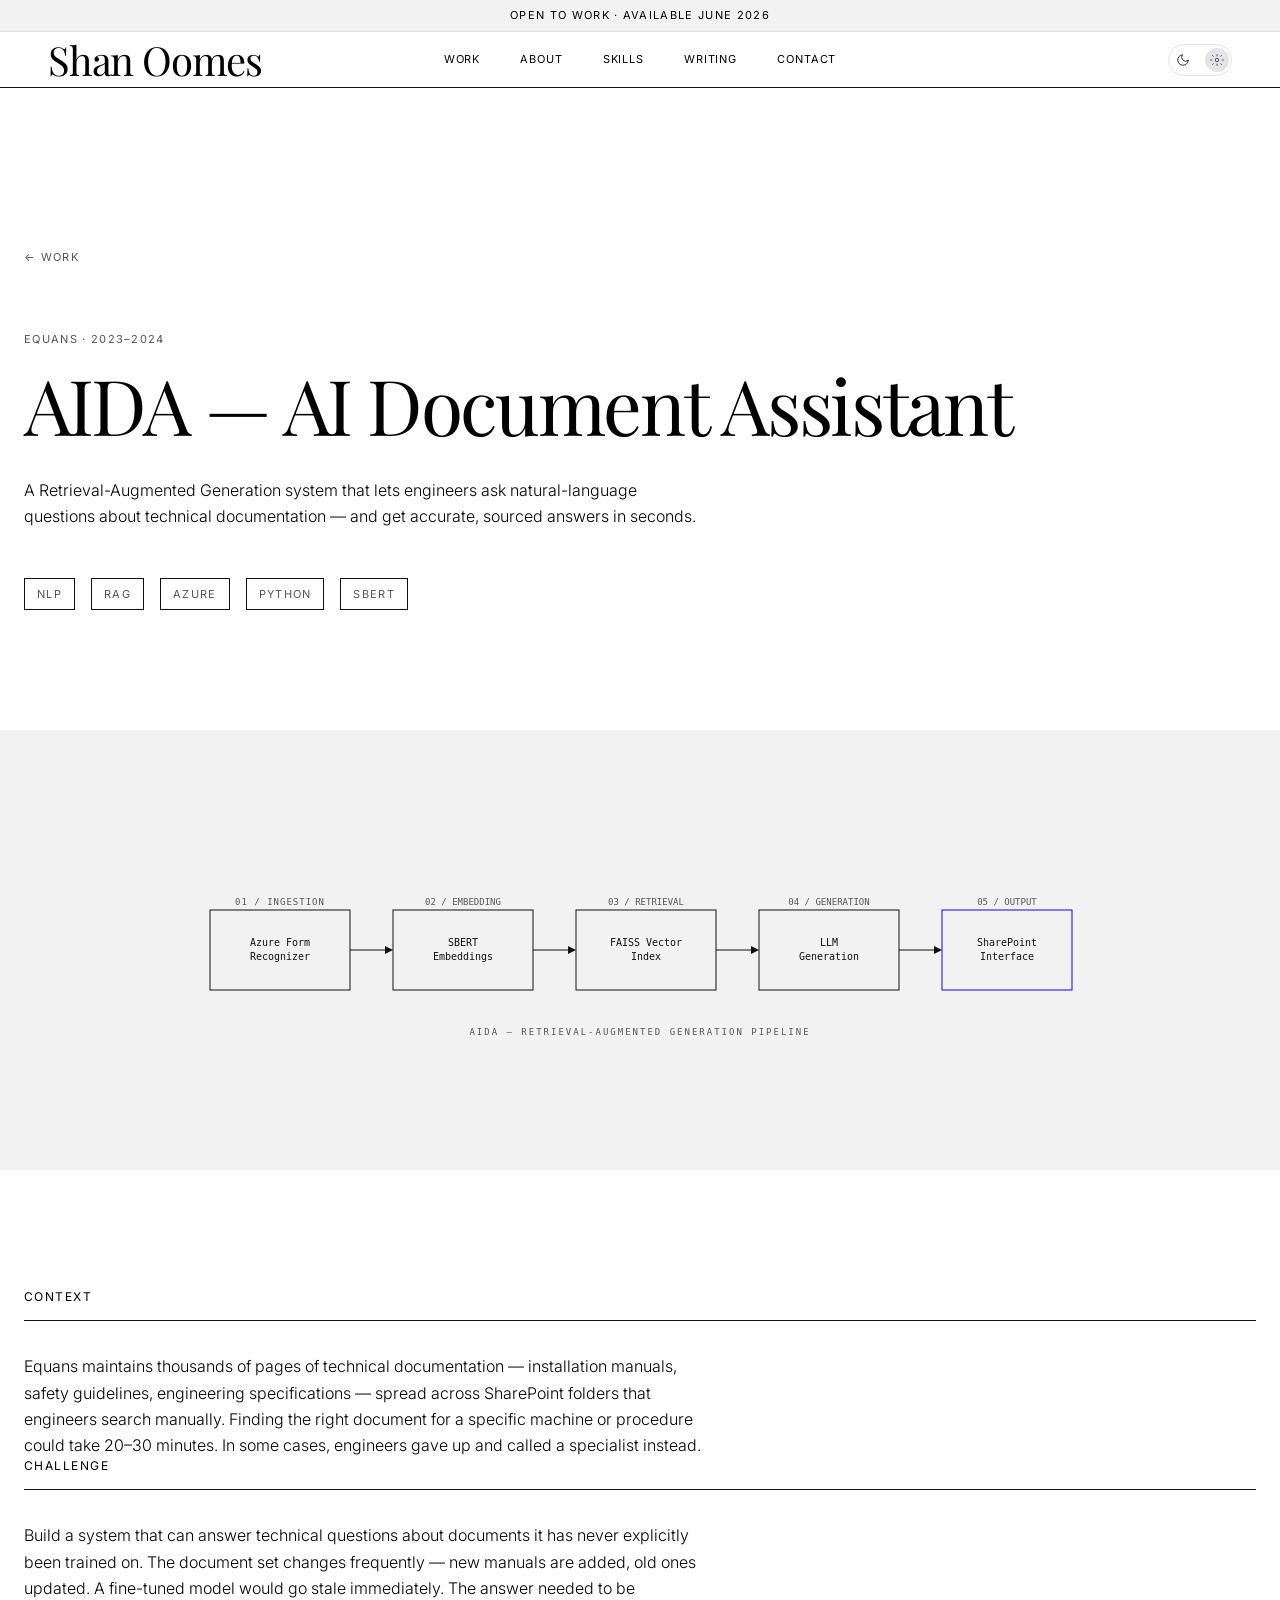
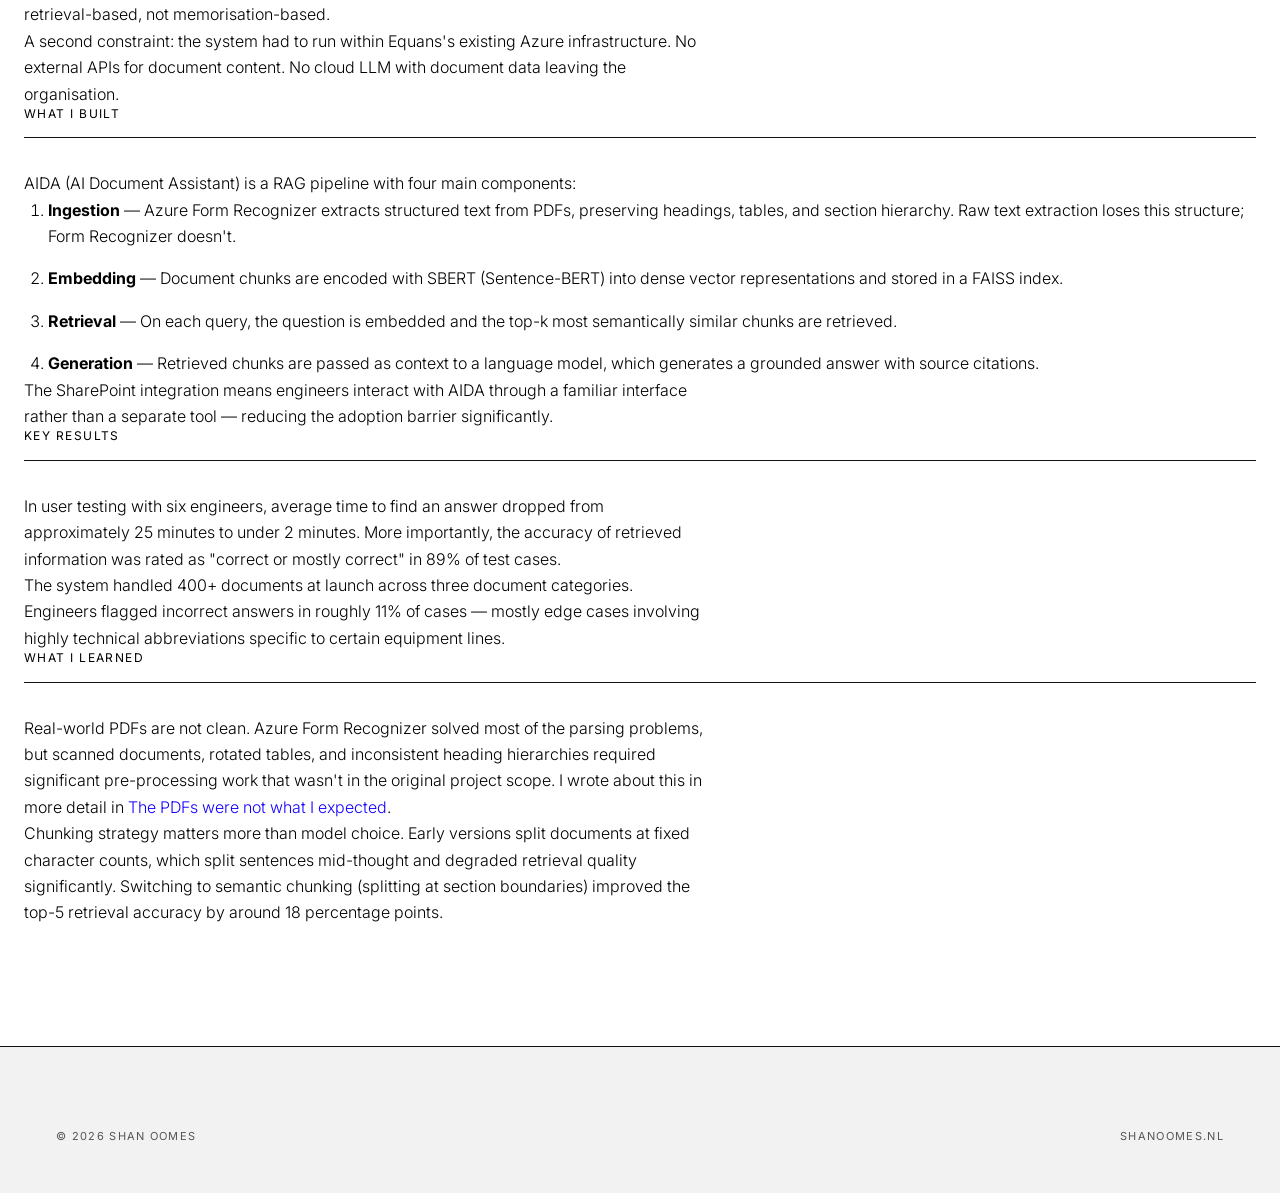
==== commit dd7f4229: "The on-hover fix, email fix" ====
--- a/aida.html
+++ b/aida.html
@@ -3,7 +3,7 @@
 <head>
   <meta charset="UTF-8" />
   <meta name="viewport" content="width=device-width, initial-scale=1.0" />
-  <title>AIDA — AI Document Assistant · Shan Oomes</title>
+  <title>AIDA — AI Graduation Project · Shan Oomes</title>
   <meta name="description" content="AIDA: a Retrieval-Augmented Generation system for engineering documentation, built at Equans." />
   <script>
     (function () {
@@ -93,7 +93,7 @@
   <section class="project-header section">
     <div class="container">
       <p class="caption" style="margin-bottom: var(--space-3);">
-        <a href="index.html#work" style="color: var(--color-text-muted);">← Work</a>
+        <a href="index.html#work" class="back-link">← Work</a>
       </p>
       <p class="caption" style="color: var(--color-text-muted); margin-bottom: var(--space-2);">Equans · 2023–2024</p>
       <h1 style="margin-bottom: var(--space-4);">AIDA — AI Document Assistant</h1>
--- a/main.css
+++ b/main.css
@@ -180,10 +180,10 @@
   margin: 0;
   display: flex;
   flex-direction: column;
-  gap: var(--space-3);
 }
 
 .navbar__mobile-link {
+  display: block;
   font-family: var(--font-sans);
   font-size: var(--text-h2);
   font-weight: var(--weight-regular);
@@ -191,7 +191,13 @@
   letter-spacing: var(--tracking-label);
   color: var(--color-text);
   text-decoration: none;
+  padding: var(--space-3) 0;
+  border-top: var(--border);
   transition: var(--transition-color);
+}
+
+.navbar__mobile-link:last-child {
+  border-bottom: var(--border);
 }
 
 .navbar__mobile-link:hover {
@@ -692,8 +698,7 @@
 
   .about__photo-wrap {
     position: static;
-    aspect-ratio: var(--ratio-landscape);
-    max-height: 320px;
+    aspect-ratio: 4 / 5;
   }
 
   /* Section inner padding */
@@ -827,15 +832,15 @@
 /* Close button */
 .cv-modal__close {
   align-self: flex-end;
-  width: 58px;
-  height: 58px;
+  width: 40px;
+  height: 40px;
   display: grid;
   place-items: center;
   border: var(--border);
   border-radius: 0;
-  background-color: var(--color-white);
-  color: var(--color-text);
-  font-size: 20px;
+  background: transparent;
+  color: var(--color-text);
+  font-size: 18px;
   line-height: 1;
   cursor: pointer;
   transition: var(--transition-button);
@@ -843,7 +848,7 @@
 
 .cv-modal__close:hover {
   background-color: var(--color-text);
-  color: var(--color-white);
+  color: var(--color-bg);
 }
 
 .cv-modal__close:focus-visible {
@@ -1256,7 +1261,7 @@
 }
 
 .back-link:hover {
-  color: var(--color-text);
+  color: var(--color-accent);
 }
 
 .project-page__hero {
